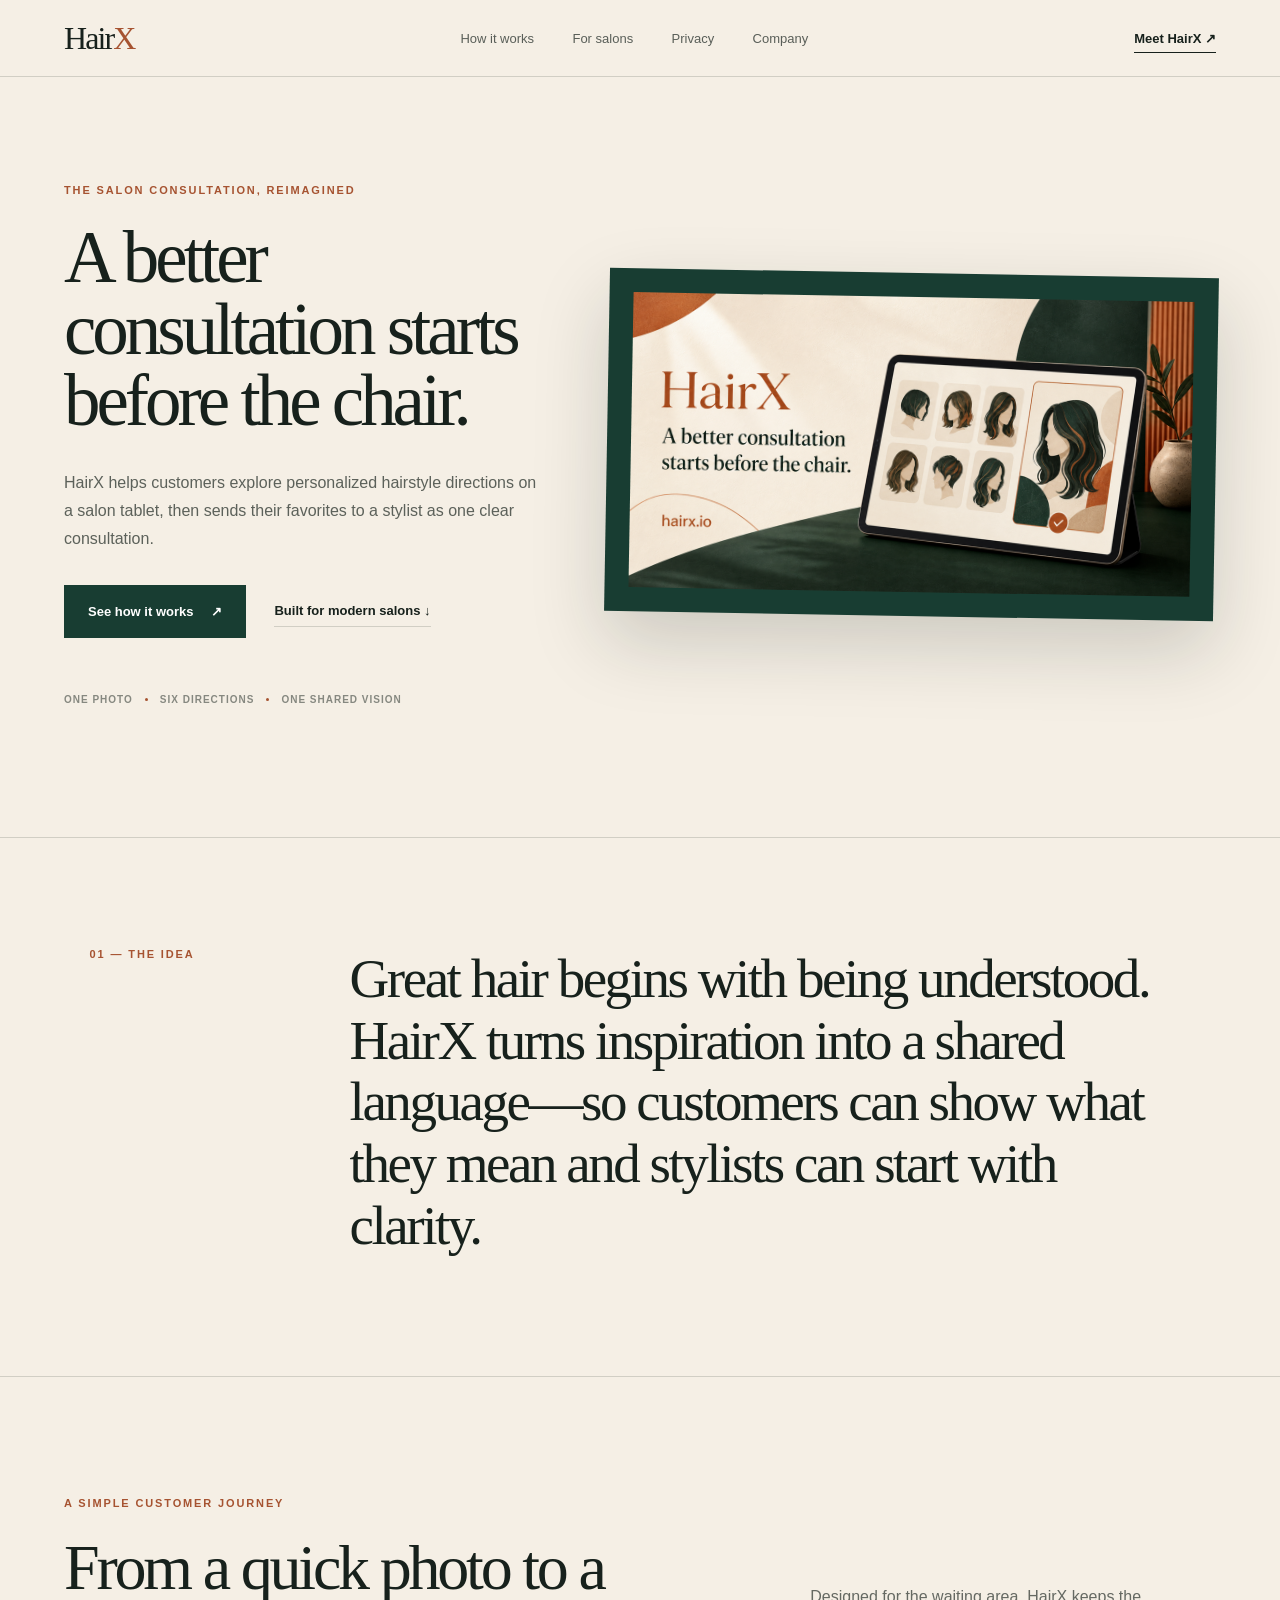
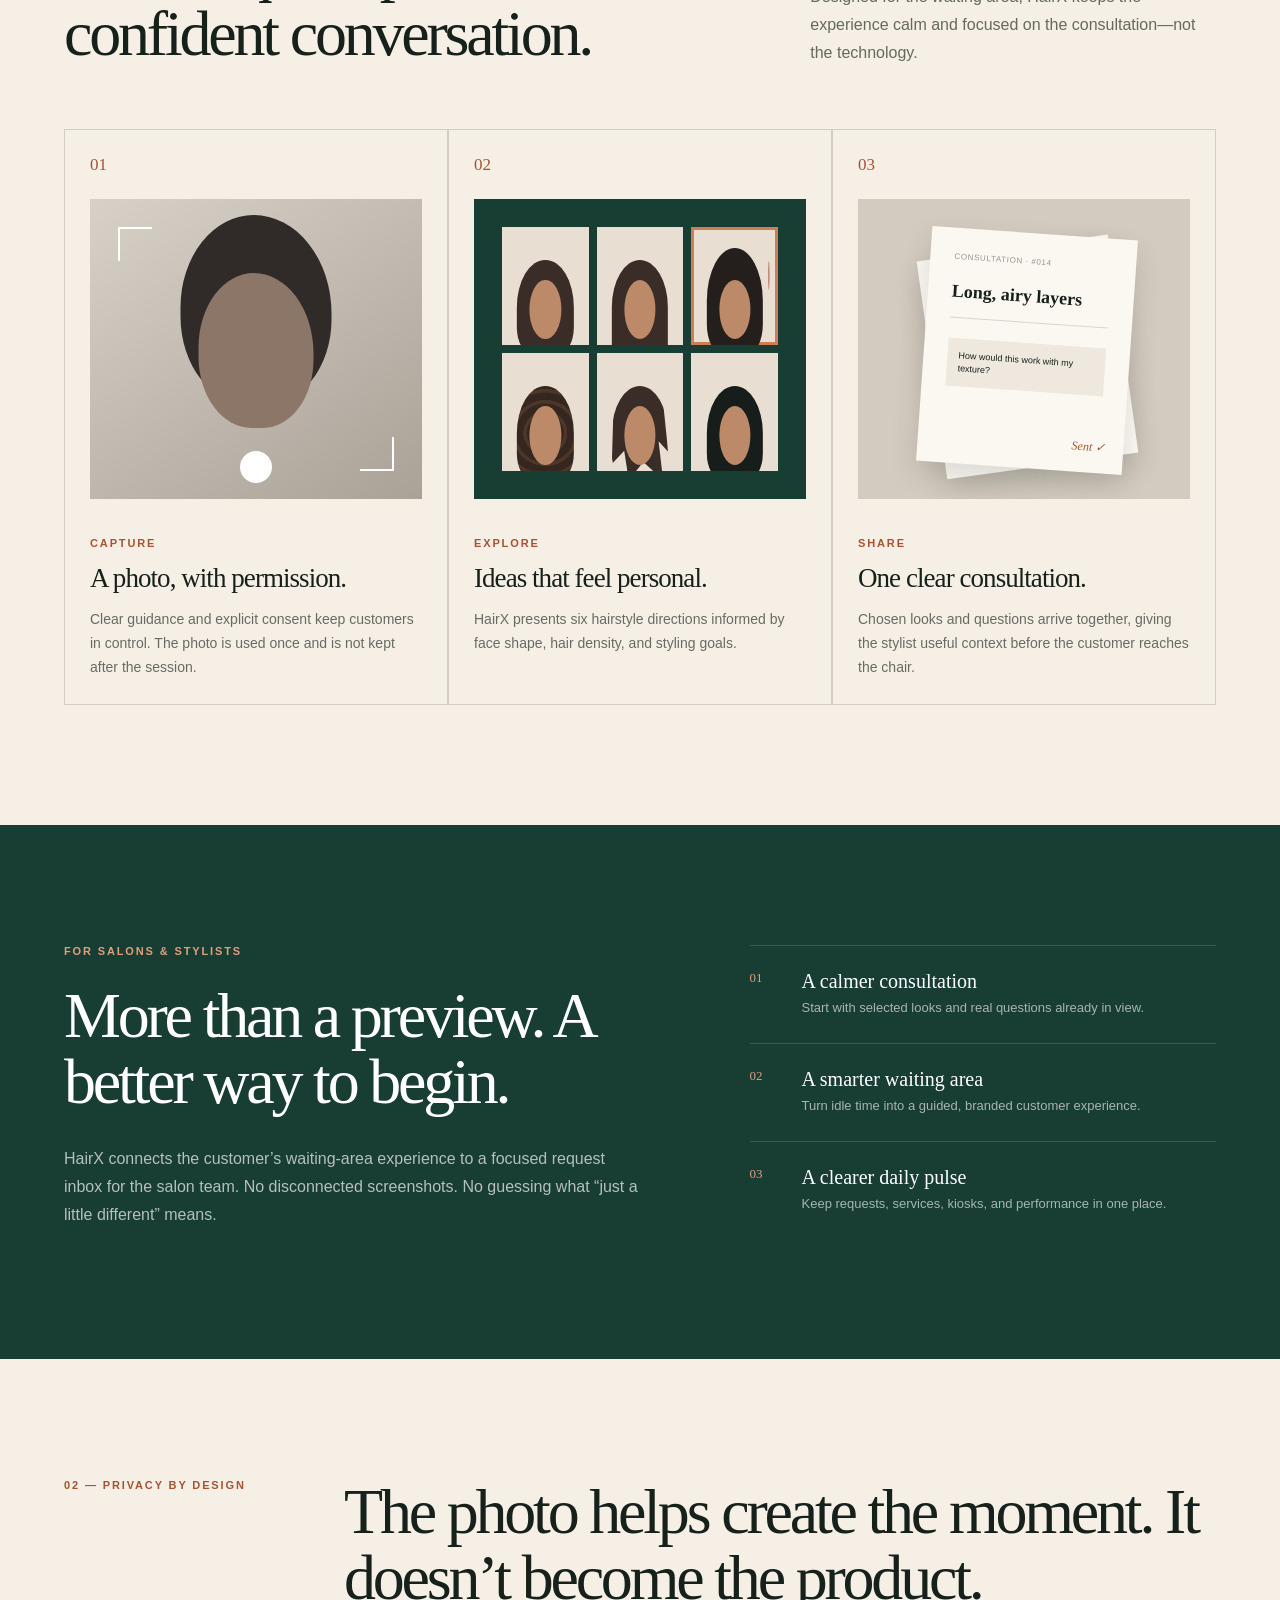
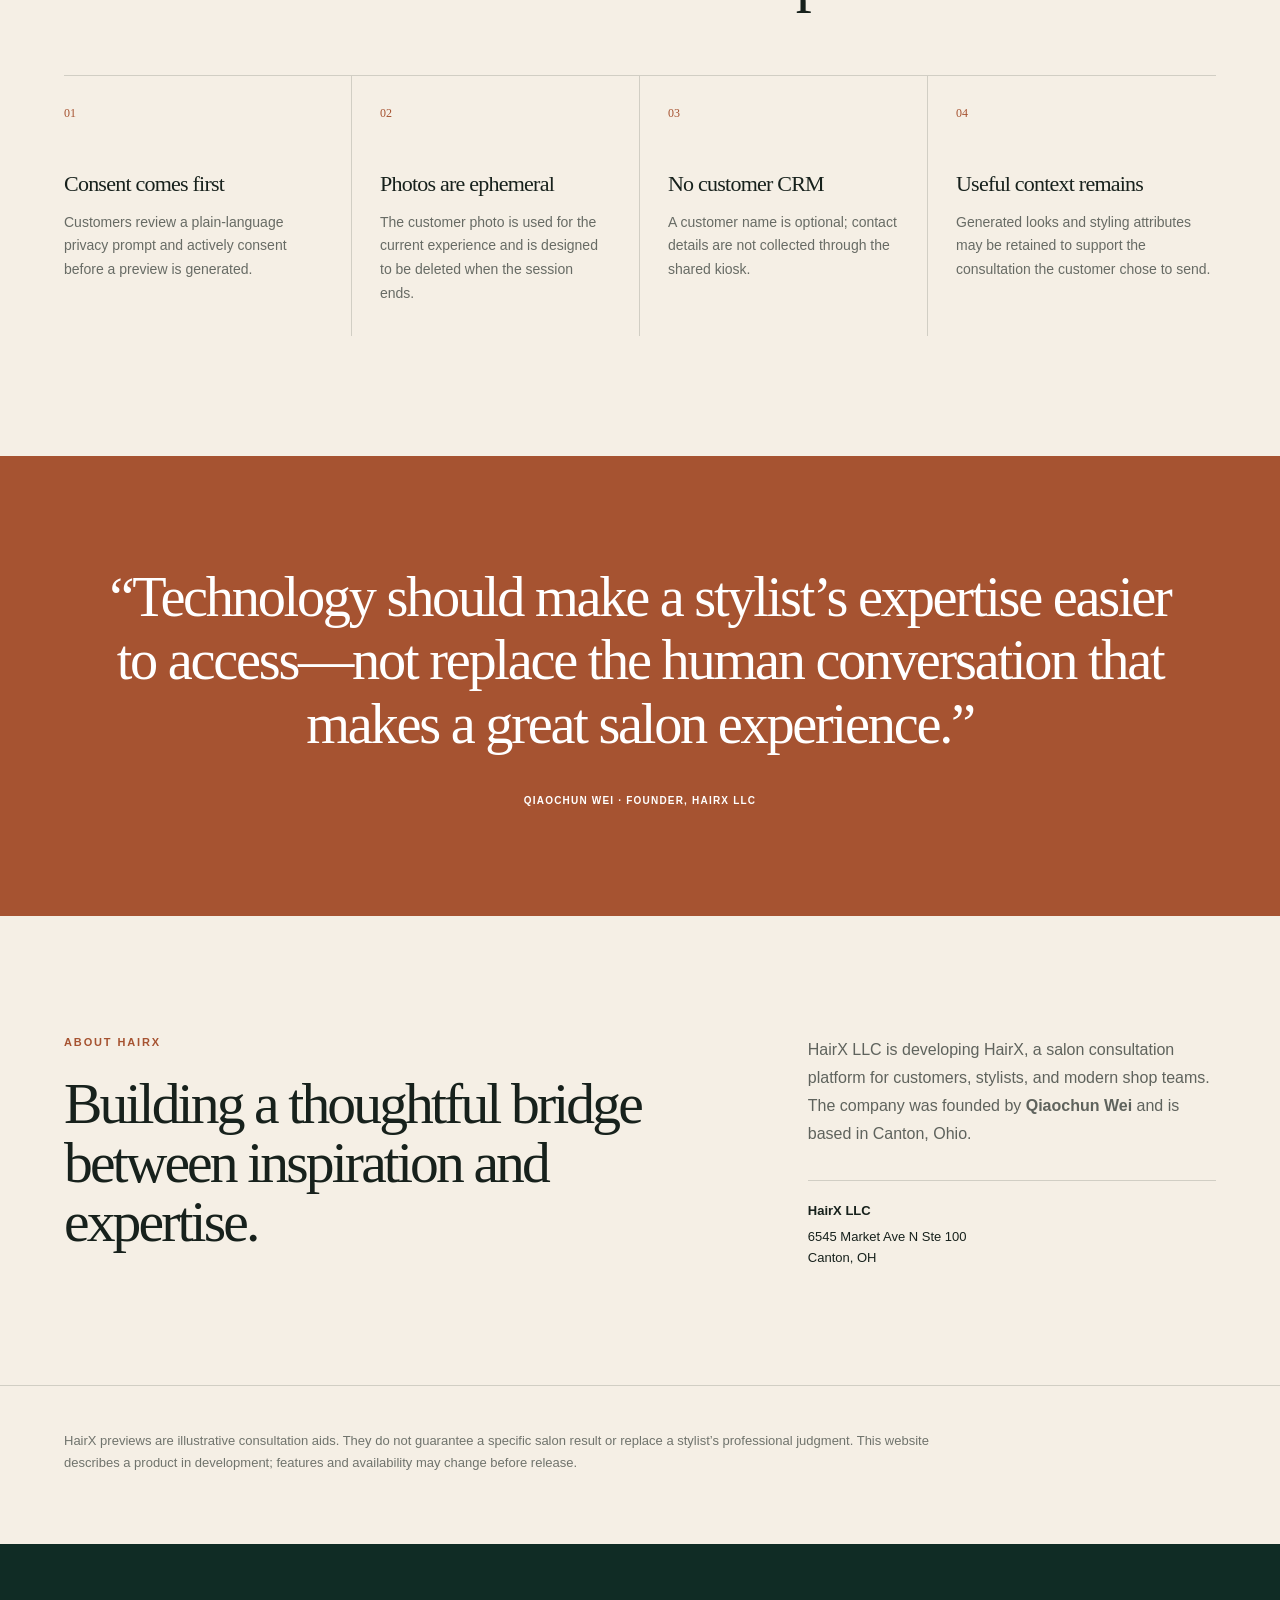
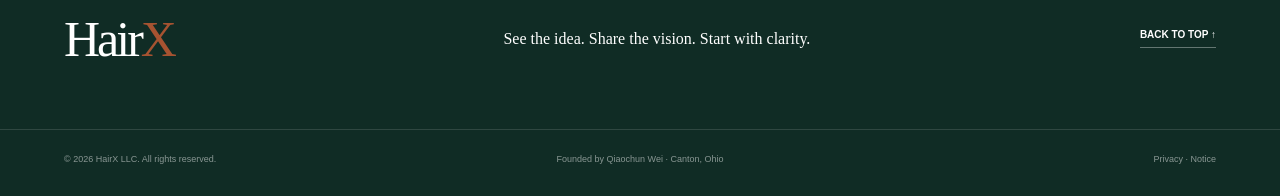
==== index.html @ a66b6c3f "Replace site with static HTML" ====
<!doctype html>
<html lang="en">
  <head>
    <meta charset="utf-8">
    <meta name="viewport" content="width=device-width, initial-scale=1">
    <title>HairX | A Better Salon Consultation</title>
    <meta name="description" content="HairX helps salon customers explore personalized hairstyle directions and share one clear consultation with their stylist.">
    <meta name="theme-color" content="#183d32">
    <link rel="canonical" href="https://hairx.io/">
    <link rel="icon" href="/favicon.svg" type="image/svg+xml">
    <meta property="og:type" content="website">
    <meta property="og:site_name" content="HairX">
    <meta property="og:title" content="HairX | A Better Salon Consultation">
    <meta property="og:description" content="A better consultation starts before the chair.">
    <meta property="og:url" content="https://hairx.io/">
    <meta property="og:image" content="https://hairx.io/og.png">
    <meta name="twitter:card" content="summary_large_image">
    <meta name="twitter:title" content="HairX | A Better Salon Consultation">
    <meta name="twitter:description" content="A better consultation starts before the chair.">
    <meta name="twitter:image" content="https://hairx.io/og.png">
    <link rel="stylesheet" href="/styles.css">
  </head>
  <body>
    <header class="site-header">
      <a class="wordmark" href="#top" aria-label="HairX home">Hair<span>X</span></a>
      <nav aria-label="Main navigation">
        <a href="#how">How it works</a>
        <a href="#salons">For salons</a>
        <a href="#privacy">Privacy</a>
        <a href="#company">Company</a>
      </nav>
      <a class="header-link" href="#how">Meet HairX <span aria-hidden="true">↗</span></a>
    </header>

    <main id="top">
      <section class="hero wrap">
        <div class="hero-copy">
          <p class="eyebrow">The salon consultation, reimagined</p>
          <h1>A better consultation starts before the chair.</h1>
          <p class="lede">HairX helps customers explore personalized hairstyle directions on a salon tablet, then sends their favorites to a stylist as one clear consultation.</p>
          <div class="actions">
            <a class="button" href="#how">See how it works <span aria-hidden="true">↗</span></a>
            <a class="quiet-link" href="#salons">Built for modern salons ↓</a>
          </div>
          <p class="proof">One photo <i></i> Six directions <i></i> One shared vision</p>
        </div>
        <figure class="hero-art">
          <img src="/og.png" alt="HairX hairstyle consultation experience displayed on a salon tablet">
        </figure>
      </section>

      <section class="statement wrap">
        <p class="section-label">01 — The idea</p>
        <p>Great hair begins with being understood. HairX turns inspiration into a shared language—so customers can show what they mean and stylists can start with clarity.</p>
      </section>

      <section class="section wrap" id="how">
        <div class="section-heading">
          <div>
            <p class="eyebrow">A simple customer journey</p>
            <h2>From a quick photo to a confident conversation.</h2>
          </div>
          <p>Designed for the waiting area, HairX keeps the experience calm and focused on the consultation—not the technology.</p>
        </div>

        <div class="steps">
          <article>
            <span class="number">01</span>
            <div class="step-visual capture" aria-hidden="true">
              <span class="head"></span>
              <span class="frame top-left"></span>
              <span class="frame bottom-right"></span>
              <span class="shutter"></span>
            </div>
            <p class="eyebrow">Capture</p>
            <h3>A photo, with permission.</h3>
            <p>Clear guidance and explicit consent keep customers in control. The photo is used once and is not kept after the session.</p>
          </article>

          <article>
            <span class="number">02</span>
            <div class="step-visual looks" aria-hidden="true">
              <span class="look short"></span><span class="look bob"></span><span class="look long selected"></span>
              <span class="look curl"></span><span class="look shag"></span><span class="look lob"></span>
            </div>
            <p class="eyebrow">Explore</p>
            <h3>Ideas that feel personal.</h3>
            <p>HairX presents six hairstyle directions informed by face shape, hair density, and styling goals.</p>
          </article>

          <article>
            <span class="number">03</span>
            <div class="step-visual consultation" aria-hidden="true">
              <div class="paper paper-back"></div>
              <div class="paper paper-front">
                <small>Consultation · #014</small>
                <strong>Long, airy layers</strong>
                <p>How would this work with my texture?</p>
                <em>Sent ✓</em>
              </div>
            </div>
            <p class="eyebrow">Share</p>
            <h3>One clear consultation.</h3>
            <p>Chosen looks and questions arrive together, giving the stylist useful context before the customer reaches the chair.</p>
          </article>
        </div>
      </section>

      <section class="salon" id="salons">
        <div class="salon-inner wrap">
          <div>
            <p class="eyebrow light">For salons &amp; stylists</p>
            <h2>More than a preview. A better way to begin.</h2>
            <p class="salon-lede">HairX connects the customer’s waiting-area experience to a focused request inbox for the salon team. No disconnected screenshots. No guessing what “just a little different” means.</p>
          </div>
          <div class="benefits">
            <article><span>01</span><div><h3>A calmer consultation</h3><p>Start with selected looks and real questions already in view.</p></div></article>
            <article><span>02</span><div><h3>A smarter waiting area</h3><p>Turn idle time into a guided, branded customer experience.</p></div></article>
            <article><span>03</span><div><h3>A clearer daily pulse</h3><p>Keep requests, services, kiosks, and performance in one place.</p></div></article>
          </div>
        </div>
      </section>

      <section class="section wrap" id="privacy">
        <div class="privacy-heading">
          <p class="section-label">02 — Privacy by design</p>
          <h2>The photo helps create the moment. It doesn’t become the product.</h2>
        </div>
        <div class="privacy-grid">
          <article><span>01</span><h3>Consent comes first</h3><p>Customers review a plain-language privacy prompt and actively consent before a preview is generated.</p></article>
          <article><span>02</span><h3>Photos are ephemeral</h3><p>The customer photo is used for the current experience and is designed to be deleted when the session ends.</p></article>
          <article><span>03</span><h3>No customer CRM</h3><p>A customer name is optional; contact details are not collected through the shared kiosk.</p></article>
          <article><span>04</span><h3>Useful context remains</h3><p>Generated looks and styling attributes may be retained to support the consultation the customer chose to send.</p></article>
        </div>
      </section>

      <section class="quote">
        <blockquote>“Technology should make a stylist’s expertise easier to access—not replace the human conversation that makes a great salon experience.”</blockquote>
        <p>Qiaochun Wei · Founder, HairX LLC</p>
      </section>

      <section class="company section wrap" id="company">
        <div>
          <p class="eyebrow">About HairX</p>
          <h2>Building a thoughtful bridge between inspiration and expertise.</h2>
        </div>
        <div class="company-copy">
          <p>HairX LLC is developing HairX, a salon consultation platform for customers, stylists, and modern shop teams. The company was founded by <strong>Qiaochun Wei</strong> and is based in Canton, Ohio.</p>
          <address>
            <strong>HairX LLC</strong>
            <span>6545 Market Ave N Ste 100</span>
            <span>Canton, OH</span>
          </address>
        </div>
      </section>

      <section class="notice wrap" id="notice">
        <p>HairX previews are illustrative consultation aids. They do not guarantee a specific salon result or replace a stylist’s professional judgment. This website describes a product in development; features and availability may change before release.</p>
      </section>
    </main>

    <footer>
      <div class="footer-main wrap">
        <a class="footer-logo" href="#top">Hair<span>X</span></a>
        <p>See the idea. Share the vision. Start with clarity.</p>
        <a href="#top">Back to top ↑</a>
      </div>
      <div class="footer-meta wrap">
        <span>© 2026 HairX LLC. All rights reserved.</span>
        <span>Founded by Qiaochun Wei · Canton, Ohio</span>
        <span><a href="#privacy">Privacy</a> · <a href="#notice">Notice</a></span>
      </div>
    </footer>
  </body>
</html>
---- styles.css ----
:root {
  --ivory: #f5efe5;
  --paper: #fbf8f2;
  --ink: #17211c;
  --forest: #183d32;
  --forest-deep: #102c25;
  --copper: #a65331;
  --copper-light: #cf7d57;
  --line: rgba(23, 33, 28, 0.16);
}

* { box-sizing: border-box; }
html { scroll-behavior: smooth; }
body { margin: 0; background: var(--ivory); color: var(--ink); font-family: Arial, Helvetica, sans-serif; text-rendering: optimizeLegibility; }
a { color: inherit; text-decoration: none; }
img { display: block; max-width: 100%; }
.wrap { margin-inline: auto; max-width: 1480px; }

.site-header { align-items: center; border-bottom: 1px solid var(--line); display: grid; gap: 32px; grid-template-columns: auto 1fr auto; margin: auto; max-width: 1480px; padding: 22px 5vw; }
.wordmark, .footer-logo { font-family: Georgia, serif; font-size: 32px; letter-spacing: -0.06em; line-height: 1; }
.wordmark span, .footer-logo span { color: var(--copper); }
.site-header nav { display: flex; gap: clamp(22px, 3vw, 48px); justify-content: center; }
.site-header nav a { color: rgba(23, 33, 28, .7); font-size: 13px; }
.site-header nav a:hover { color: var(--copper); }
.header-link { border-bottom: 1px solid var(--ink); font-size: 13px; font-weight: 700; padding: 8px 0 6px; }

.hero { align-items: center; display: grid; gap: 5vw; grid-template-columns: .88fr 1.12fr; min-height: 760px; padding: 70px 5vw 95px; }
.hero-copy { max-width: 650px; }
.eyebrow, .section-label { color: var(--copper); font-size: 11px; font-weight: 700; letter-spacing: .17em; margin: 0 0 26px; text-transform: uppercase; }
h1, h2, h3, blockquote { font-family: Georgia, "Times New Roman", serif; font-weight: 400; }
h1 { font-size: clamp(58px, 5.7vw, 92px); letter-spacing: -.055em; line-height: .98; margin: 0; }
.lede { color: rgba(23, 33, 28, .69); font-size: 16px; line-height: 1.75; margin: 32px 0; max-width: 555px; }
.actions { align-items: center; display: flex; flex-wrap: wrap; gap: 28px; }
.button { background: var(--forest); color: white; display: inline-flex; font-size: 13px; font-weight: 700; gap: 18px; padding: 19px 24px; }
.button:hover { background: var(--copper); }
.quiet-link { border-bottom: 1px solid var(--line); font-size: 13px; font-weight: 700; padding: 8px 0; }
.proof { align-items: center; color: rgba(23, 33, 28, .5); display: flex; flex-wrap: wrap; font-size: 10px; font-weight: 700; gap: 12px; letter-spacing: .1em; margin: 56px 0 0; text-transform: uppercase; }
.proof i { background: var(--copper); border-radius: 50%; height: 3px; width: 3px; }
.hero-art { background: var(--forest); box-shadow: 0 30px 75px rgba(23, 33, 28, .18); margin: 0; overflow: hidden; padding: 24px; transform: rotate(1deg); }
.hero-art img { aspect-ratio: 1200 / 630; height: 100%; object-fit: cover; }

.statement { border-bottom: 1px solid var(--line); border-top: 1px solid var(--line); display: grid; gap: 60px; grid-template-columns: 200px 1fr; padding: 110px 7vw 120px; }
.statement > p:last-child { font-family: Georgia, serif; font-size: clamp(36px, 4.3vw, 65px); letter-spacing: -.045em; line-height: 1.12; margin: 0; }
.section { padding: 120px 5vw; }
.section-heading { align-items: end; display: grid; gap: 70px; grid-template-columns: 1.25fr .75fr; margin-bottom: 62px; }
.section-heading h2, .salon h2, .privacy-heading h2, .company h2 { font-size: clamp(44px, 5vw, 74px); letter-spacing: -.05em; line-height: 1.03; margin: 0; }
.section-heading > p { color: rgba(23, 33, 28, .65); line-height: 1.75; margin: 0; }

.steps { display: grid; grid-template-columns: repeat(3, 1fr); }
.steps > article { border: 1px solid var(--line); min-width: 0; padding: 25px; }
.number { color: var(--copper); font-family: Georgia, serif; font-size: 17px; }
.step-visual { height: 300px; margin: 24px 0 38px; overflow: hidden; position: relative; }
.steps h3, .privacy-grid h3 { font-size: 27px; letter-spacing: -.035em; margin: 0 0 14px; }
.steps article > p:last-child, .privacy-grid p { color: rgba(23, 33, 28, .64); font-size: 14px; line-height: 1.7; margin: 0; }
.steps article .eyebrow { margin-bottom: 14px; }
.capture { background: linear-gradient(145deg, #d8d1c8, #aaa297); }
.head { background: #8c7667; border-radius: 48% 52% 44% 46%; box-shadow: 0 -40px 0 18px #302b29; height: 155px; left: 50%; position: absolute; top: 74px; transform: translateX(-50%); width: 115px; }
.frame { border-color: white; border-style: solid; height: 34px; position: absolute; width: 34px; }
.top-left { border-width: 2px 0 0 2px; left: 28px; top: 28px; }
.bottom-right { border-width: 0 2px 2px 0; bottom: 28px; right: 28px; }
.shutter { background: white; border: 5px solid rgba(255,255,255,.45); border-radius: 50%; bottom: 17px; box-shadow: 0 0 0 1px white; height: 30px; left: 50%; position: absolute; transform: translateX(-50%); width: 30px; }
.looks { background: var(--forest); display: grid; gap: 8px; grid-template-columns: repeat(3, 1fr); padding: 28px; }
.look { background: #e8dfd2; overflow: hidden; position: relative; }
.look::before { background: #3a2d27; border-radius: 50% 50% 28% 28%; bottom: -9px; content: ""; height: 80%; left: 50%; position: absolute; transform: translateX(-50%); width: 65%; }
.look::after { background: #bd8a69; border-radius: 50%; bottom: 5%; content: ""; height: 50%; left: 50%; position: absolute; transform: translateX(-50%); width: 36%; }
.look.selected { box-shadow: inset 0 0 0 3px var(--copper-light); }
.look.selected::after { box-shadow: 34px -34px 0 -15px var(--copper); }
.bob::before { border-radius: 50% 50% 10% 10%; }
.long::before { background: #241f1d; height: 90%; }
.curl::before { background: repeating-radial-gradient(circle, #35271f 0 7px, #4c3529 8px 11px); }
.shag::before { clip-path: polygon(4% 0,88% 0,100% 70%,83% 59%,91% 100%,56% 81%,30% 100%,22% 69%,0 83%); }
.lob::before { background: #171d1b; }
.consultation { background: #d4cbc0; }
.paper { background: var(--paper); box-shadow: 0 12px 28px rgba(23,33,28,.14); position: absolute; }
.paper-back { height: 220px; left: 22%; top: 48px; transform: rotate(-8deg); width: 58%; }
.paper-front { height: 235px; left: 20%; padding: 24px; top: 34px; transform: rotate(4deg); width: 62%; }
.paper-front small { color: rgba(23,33,28,.45); display: block; font-size: 8px; letter-spacing: .08em; text-transform: uppercase; }
.paper-front strong { border-bottom: 1px solid var(--line); display: block; font-family: Georgia, serif; font-size: 18px; margin: 20px 0; padding-bottom: 15px; }
.paper-front p { background: #eee8df; font-size: 9px; line-height: 1.45; padding: 11px; }
.paper-front em { bottom: 18px; color: var(--copper); font-family: Georgia, serif; font-size: 12px; position: absolute; right: 18px; }

.salon { background: var(--forest); color: white; }
.salon-inner { display: grid; gap: 8vw; grid-template-columns: 1fr .8fr; padding: 120px 5vw; }
.eyebrow.light { color: #dda07f; }
.salon-lede { color: rgba(255,255,255,.68); line-height: 1.75; margin: 30px 0 0; max-width: 620px; }
.benefits article { border-top: 1px solid rgba(255,255,255,.15); display: grid; gap: 22px; grid-template-columns: 30px 1fr; padding: 24px 0; }
.benefits article > span { color: #dda07f; font-family: Georgia, serif; font-size: 13px; }
.benefits h3 { font-size: 20px; margin: 0 0 5px; }
.benefits p { color: rgba(255,255,255,.62); font-size: 13px; line-height: 1.6; margin: 0; }

.privacy-heading { display: grid; gap: 60px; grid-template-columns: 220px 1fr; margin-bottom: 64px; }
.privacy-grid { border-top: 1px solid var(--line); display: grid; grid-template-columns: repeat(4, 1fr); }
.privacy-grid article { border-right: 1px solid var(--line); padding: 30px 28px; }
.privacy-grid article:first-child { padding-left: 0; }
.privacy-grid article:last-child { border: 0; padding-right: 0; }
.privacy-grid article > span { color: var(--copper); display: block; font-family: Georgia, serif; font-size: 12px; margin-bottom: 50px; }
.privacy-grid h3 { font-size: 22px; }

.quote { background: var(--copper); color: white; padding: 110px 8vw; text-align: center; }
.quote blockquote { font-size: clamp(34px, 4.4vw, 64px); letter-spacing: -.04em; line-height: 1.13; margin: auto; max-width: 1120px; }
.quote p { font-size: 10px; font-weight: 700; letter-spacing: .12em; margin: 38px 0 0; text-transform: uppercase; }
.company { display: grid; gap: 8vw; grid-template-columns: 1.1fr .7fr; }
.company h2 { font-size: clamp(40px, 4.5vw, 66px); }
.company-copy { align-self: end; }
.company-copy > p { color: rgba(23,33,28,.68); line-height: 1.75; margin: 0 0 32px; }
.company-copy address { border-top: 1px solid var(--line); display: flex; flex-direction: column; font-size: 13px; font-style: normal; gap: 6px; padding-top: 22px; }
.company-copy address strong { margin-bottom: 5px; }
.notice { border-top: 1px solid var(--line); color: rgba(23,33,28,.6); font-size: 13px; line-height: 1.7; padding: 44px 5vw 70px; }
.notice p { margin: 0; max-width: 900px; }

footer { background: var(--forest-deep); color: white; padding: 70px 0 32px; }
.footer-main { align-items: center; display: grid; gap: 40px; grid-template-columns: auto 1fr auto; padding: 0 5vw 65px; }
.footer-logo { font-size: 50px; }
.footer-main p { font-family: Georgia, serif; text-align: center; }
.footer-main > a:last-child { border-bottom: 1px solid rgba(255,255,255,.35); font-size: 10px; font-weight: 700; padding-bottom: 7px; text-transform: uppercase; }
.footer-meta { border-top: 1px solid rgba(255,255,255,.13); color: rgba(255,255,255,.5); display: grid; font-size: 9px; grid-template-columns: 1fr auto 1fr; padding: 24px 5vw 0; }
.footer-meta span:last-child { text-align: right; }
a:focus-visible { outline: 2px solid var(--copper-light); outline-offset: 4px; }

@media (max-width: 1000px) {
  .hero { grid-template-columns: 1fr; }
  .hero-copy { max-width: 780px; }
  .steps { grid-template-columns: 1fr 1fr; }
  .steps article:last-child { grid-column: 1 / -1; }
  .salon-inner { grid-template-columns: 1fr; }
  .privacy-grid { grid-template-columns: 1fr 1fr; }
  .privacy-grid article:nth-child(2) { border-right: 0; }
  .privacy-grid article:nth-child(n+3) { border-top: 1px solid var(--line); }
}

@media (max-width: 680px) {
  .site-header { grid-template-columns: 1fr auto; padding: 18px 20px; }
  .site-header nav { display: none; }
  .hero { min-height: 0; padding: 62px 20px 75px; }
  h1 { font-size: clamp(49px, 15vw, 66px); }
  .hero-art { padding: 10px; transform: none; }
  .proof { align-items: flex-start; flex-direction: column; }
  .proof i { display: none; }
  .statement, .section-heading, .privacy-heading, .company { gap: 32px; grid-template-columns: 1fr; }
  .statement { padding: 75px 20px 82px; }
  .statement > p:last-child { font-size: 37px; }
  .section { padding: 85px 20px; }
  .section-heading h2, .salon h2, .privacy-heading h2 { font-size: 44px; }
  .steps { grid-template-columns: 1fr; }
  .steps article:last-child { grid-column: auto; }
  .salon-inner { padding: 85px 20px; }
  .privacy-grid { grid-template-columns: 1fr; }
  .privacy-grid article, .privacy-grid article:first-child, .privacy-grid article:last-child { border-right: 0; border-top: 1px solid var(--line); padding: 28px 0 34px; }
  .privacy-grid article > span { margin-bottom: 28px; }
  .quote { padding: 80px 20px; }
  .company h2 { font-size: 40px; }
  .footer-main, .footer-meta { grid-template-columns: 1fr; padding-inline: 20px; }
  .footer-main { align-items: flex-start; }
  .footer-main p, .footer-meta span:last-child { text-align: left; }
}

@media (prefers-reduced-motion: reduce) {
  html { scroll-behavior: auto; }
}
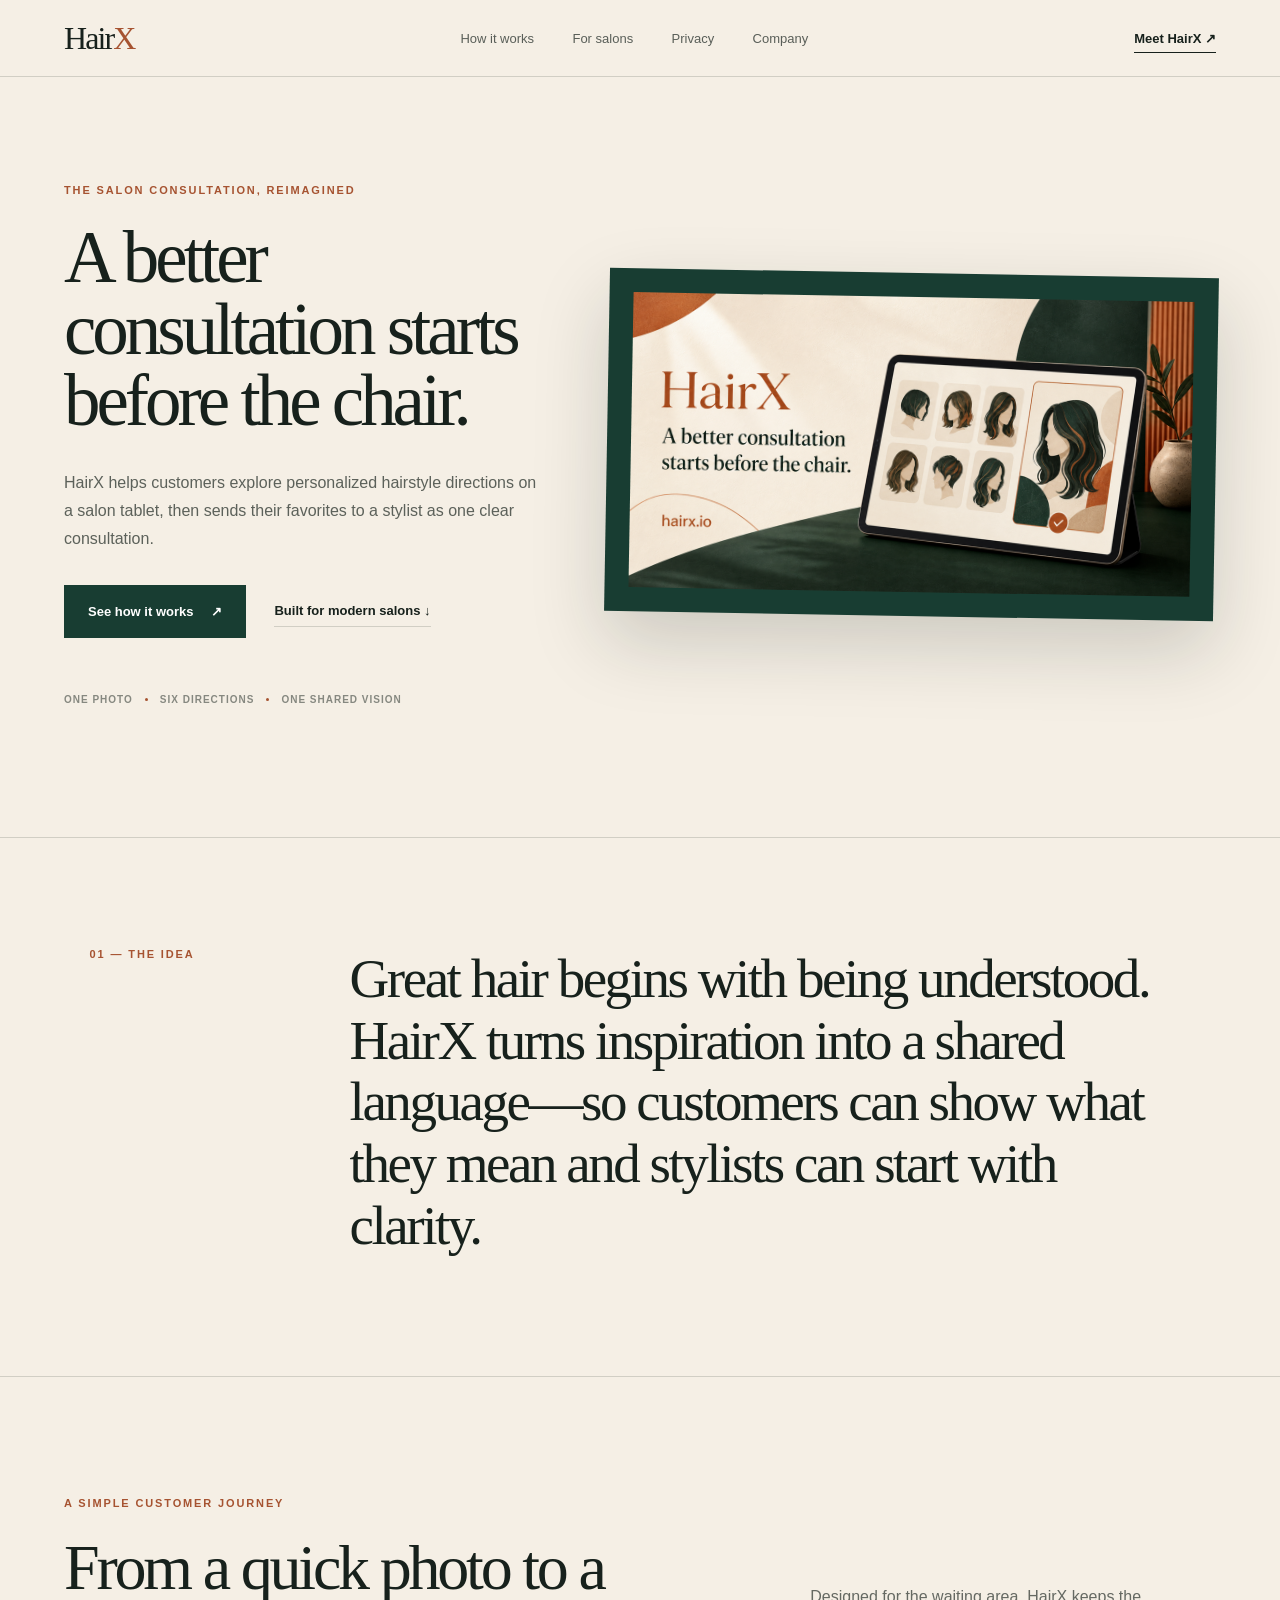
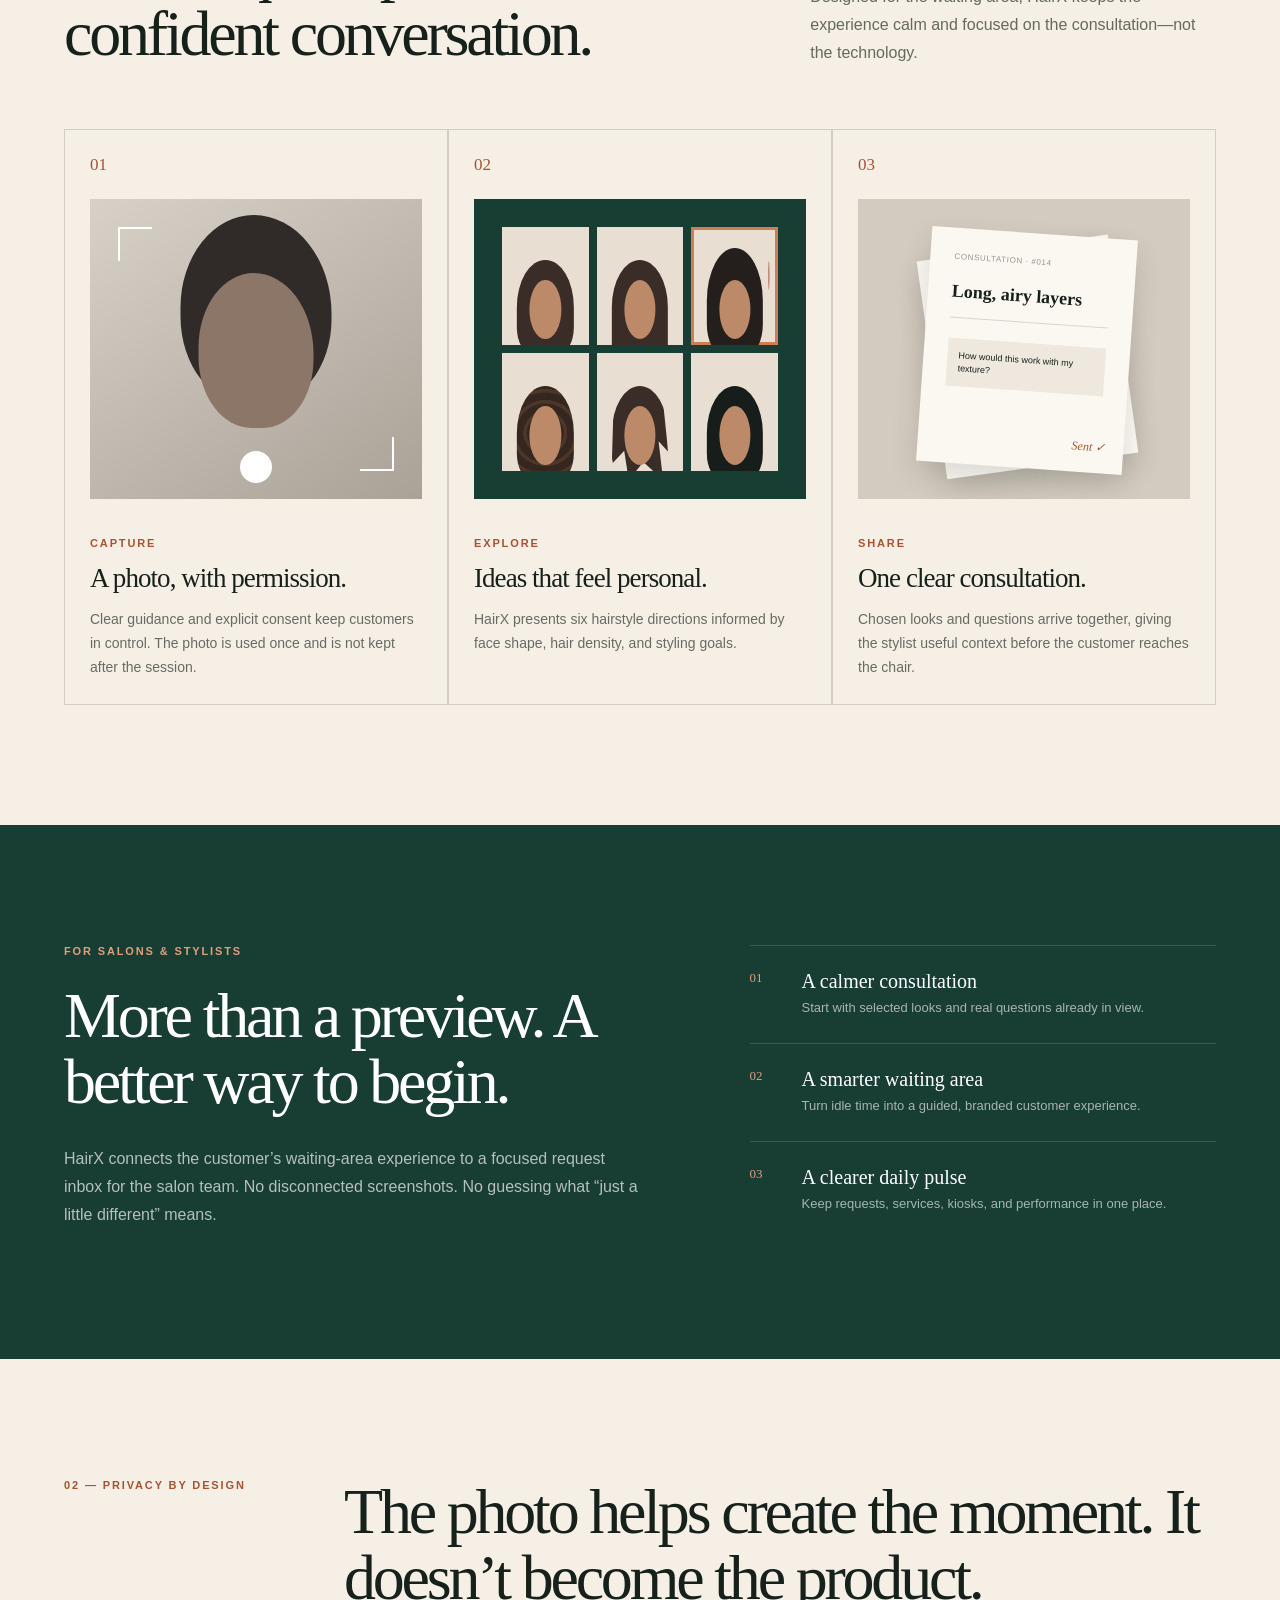
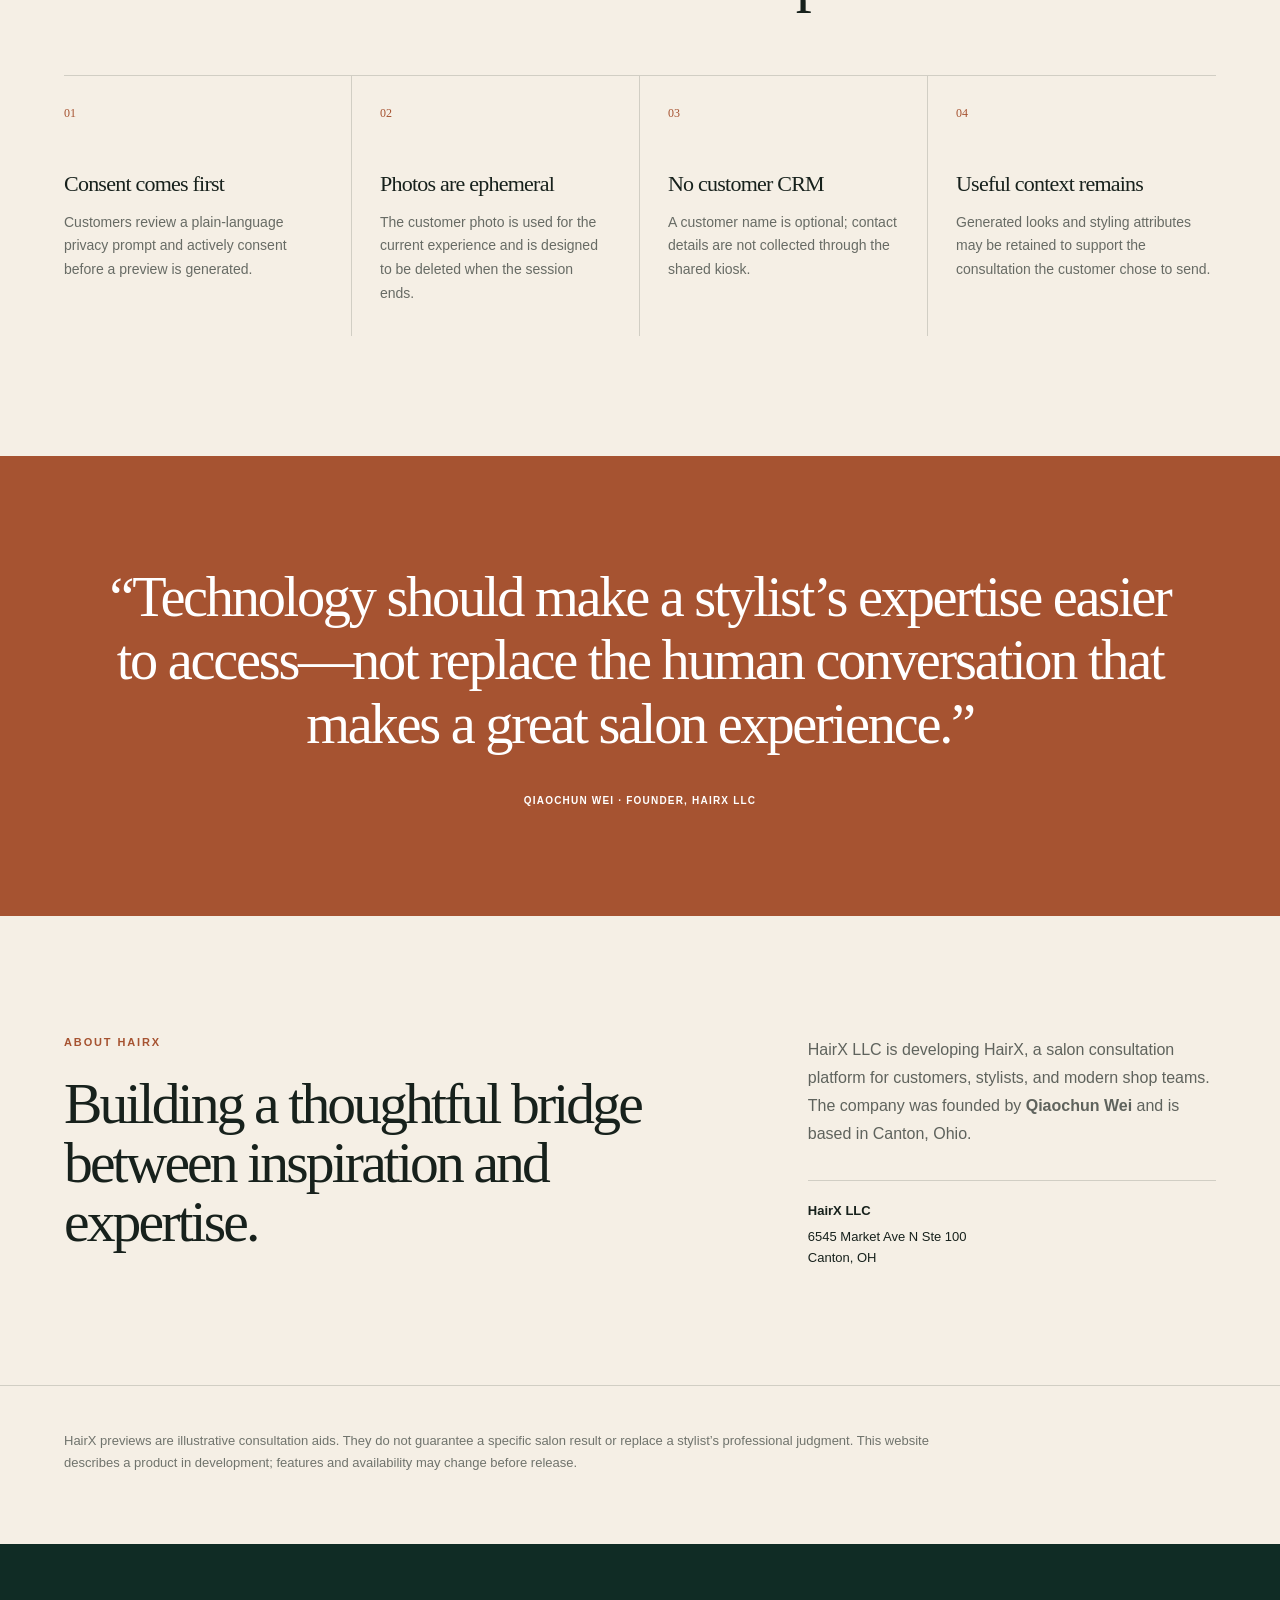
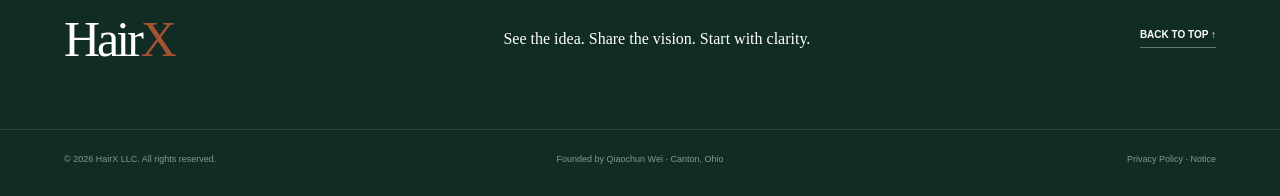
==== commit f4a8443b: "Add privacy policy page at /privacy-policy/ Self-host the HairX app privacy policy generated with Te" ====
--- a/index.html
+++ b/index.html
@@ -168,7 +168,7 @@
       <div class="footer-meta wrap">
         <span>© 2026 HairX LLC. All rights reserved.</span>
         <span>Founded by Qiaochun Wei · Canton, Ohio</span>
-        <span><a href="#privacy">Privacy</a> · <a href="#notice">Notice</a></span>
+        <span><a href="/privacy-policy/">Privacy Policy</a> · <a href="#notice">Notice</a></span>
       </div>
     </footer>
   </body>
--- a/styles.css
+++ b/styles.css
@@ -108,6 +108,36 @@
 .notice { border-top: 1px solid var(--line); color: rgba(23,33,28,.6); font-size: 13px; line-height: 1.7; padding: 44px 5vw 70px; }
 .notice p { margin: 0; max-width: 900px; }
 
+.policy-hero { border-bottom: 1px solid var(--line); padding: 90px 5vw 70px; }
+.policy-hero h1 { font-size: clamp(52px, 5vw, 84px); }
+.policy-updated { color: rgba(23, 33, 28, .6); font-size: 13px; margin: 26px 0 0; }
+.policy-layout { display: grid; gap: 6vw; grid-template-columns: 240px minmax(0, 780px); padding: 70px 5vw 120px; }
+.policy-aside { align-self: start; font-size: 13px; line-height: 1.7; position: sticky; top: 32px; }
+.policy-aside p { margin: 0 0 12px; }
+.policy-aside .section-label { margin-bottom: 16px; }
+.policy-aside address { border-top: 1px solid var(--line); color: rgba(23, 33, 28, .68); display: flex; flex-direction: column; font-style: normal; gap: 4px; margin-top: 22px; padding-top: 18px; }
+.policy-aside address strong { color: var(--ink); margin-bottom: 4px; }
+.policy-aside a, .policy a { border-bottom: 1px solid rgba(166, 83, 49, .35); color: var(--copper); }
+.policy-aside a:hover, .policy a:hover { border-color: var(--copper); }
+.policy { color: rgba(23, 33, 28, .78); font-size: 15px; line-height: 1.75; overflow-wrap: break-word; }
+.policy [id] { scroll-margin-top: 24px; }
+.policy h2 { border-top: 1px solid var(--line); color: var(--ink); font-size: 26px; letter-spacing: -.01em; line-height: 1.25; margin: 64px 0 22px; padding-top: 38px; }
+.policy h3 { color: var(--ink); font-size: 20px; letter-spacing: -.01em; margin: 36px 0 12px; }
+.policy p, .policy ul, .policy address { margin: 0 0 18px; }
+.policy ul { padding-left: 22px; }
+.policy li { margin-bottom: 8px; }
+.policy li::marker { color: var(--copper); }
+.policy strong { color: var(--ink); }
+.policy address { font-style: normal; }
+.policy .policy-toc { border-top: 1px solid var(--line); list-style: none; padding: 0; }
+.policy .policy-toc li { border-bottom: 1px solid var(--line); margin: 0; }
+.policy .policy-toc a { border: 0; color: var(--ink); display: block; font-size: 13px; padding: 11px 0; }
+.policy .policy-toc a:hover { color: var(--copper); }
+.table-scroll { margin: 0 0 24px; overflow-x: auto; }
+.policy table { border-collapse: collapse; font-size: 13px; line-height: 1.55; min-width: 560px; width: 100%; }
+.policy th, .policy td { border: 1px solid var(--line); padding: 12px 14px; text-align: left; vertical-align: top; }
+.policy th { background: var(--paper); }
+
 footer { background: var(--forest-deep); color: white; padding: 70px 0 32px; }
 .footer-main { align-items: center; display: grid; gap: 40px; grid-template-columns: auto 1fr auto; padding: 0 5vw 65px; }
 .footer-logo { font-size: 50px; }
@@ -126,6 +156,8 @@
   .privacy-grid { grid-template-columns: 1fr 1fr; }
   .privacy-grid article:nth-child(2) { border-right: 0; }
   .privacy-grid article:nth-child(n+3) { border-top: 1px solid var(--line); }
+  .policy-layout { grid-template-columns: minmax(0, 1fr); }
+  .policy-aside { border-top: 1px solid var(--line); order: 2; padding-top: 32px; position: static; }
 }
 
 @media (max-width: 680px) {
@@ -149,6 +181,9 @@
   .privacy-grid article > span { margin-bottom: 28px; }
   .quote { padding: 80px 20px; }
   .company h2 { font-size: 40px; }
+  .policy-hero { padding: 62px 20px 48px; }
+  .policy-layout { padding: 48px 20px 85px; }
+  .policy h2 { font-size: 22px; margin-top: 48px; padding-top: 30px; }
   .footer-main, .footer-meta { grid-template-columns: 1fr; padding-inline: 20px; }
   .footer-main { align-items: flex-start; }
   .footer-main p, .footer-meta span:last-child { text-align: left; }
